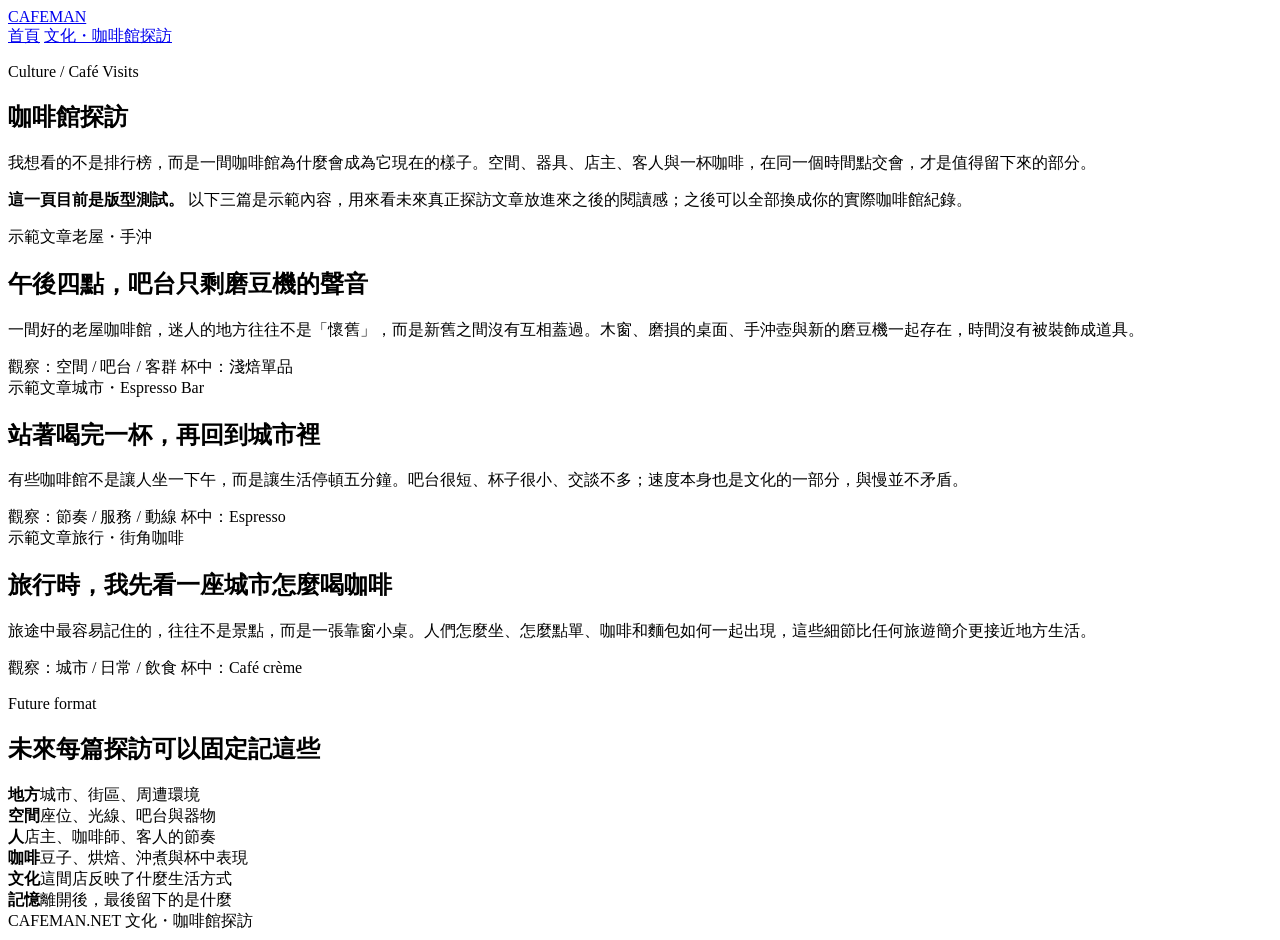
==== culture/index.html @ 59c50e4b "Add cafe culture visit prototype" ====
<!doctype html>
<html lang="zh-Hant">
<head>
  <meta charset="utf-8" />
  <meta name="viewport" content="width=device-width, initial-scale=1" />
  <meta name="description" content="CAFEMAN 咖啡館探訪：從空間、吧台、杯中風味與地方文化記錄咖啡館。" />
  <title>文化・咖啡館探訪｜CAFEMAN</title>
  <link rel="stylesheet" href="../styles.css" />
</head>
<body>
  <header class="site-header">
    <a class="brand" href="../index.html">CAFEMAN</a>
    <nav>
      <a href="../index.html">首頁</a>
      <a href="index.html" aria-current="page">文化・咖啡館探訪</a>
    </nav>
  </header>

  <main>
    <section class="page-intro">
      <p class="eyebrow">Culture / Café Visits</p>
      <h1>咖啡館探訪</h1>
      <p class="lede">我想看的不是排行榜，而是一間咖啡館為什麼會成為它現在的樣子。空間、器具、店主、客人與一杯咖啡，在同一個時間點交會，才是值得留下來的部分。</p>
    </section>

    <section class="journal-note">
      <p><strong>這一頁目前是版型測試。</strong> 以下三篇是示範內容，用來看未來真正探訪文章放進來之後的閱讀感；之後可以全部換成你的實際咖啡館紀錄。</p>
    </section>

    <section class="visit-list">
      <article class="visit-card">
        <div class="visit-meta">
          <span>示範文章</span><span>老屋・手沖</span>
        </div>
        <h2>午後四點，吧台只剩磨豆機的聲音</h2>
        <p>一間好的老屋咖啡館，迷人的地方往往不是「懷舊」，而是新舊之間沒有互相蓋過。木窗、磨損的桌面、手沖壺與新的磨豆機一起存在，時間沒有被裝飾成道具。</p>
        <div class="visit-details">
          <span>觀察：空間 / 吧台 / 客群</span>
          <span>杯中：淺焙單品</span>
        </div>
      </article>

      <article class="visit-card">
        <div class="visit-meta">
          <span>示範文章</span><span>城市・Espresso Bar</span>
        </div>
        <h2>站著喝完一杯，再回到城市裡</h2>
        <p>有些咖啡館不是讓人坐一下午，而是讓生活停頓五分鐘。吧台很短、杯子很小、交談不多；速度本身也是文化的一部分，與慢並不矛盾。</p>
        <div class="visit-details">
          <span>觀察：節奏 / 服務 / 動線</span>
          <span>杯中：Espresso</span>
        </div>
      </article>

      <article class="visit-card">
        <div class="visit-meta">
          <span>示範文章</span><span>旅行・街角咖啡</span>
        </div>
        <h2>旅行時，我先看一座城市怎麼喝咖啡</h2>
        <p>旅途中最容易記住的，往往不是景點，而是一張靠窗小桌。人們怎麼坐、怎麼點單、咖啡和麵包如何一起出現，這些細節比任何旅遊簡介更接近地方生活。</p>
        <div class="visit-details">
          <span>觀察：城市 / 日常 / 飲食</span>
          <span>杯中：Café crème</span>
        </div>
      </article>
    </section>

    <section class="article-template">
      <p class="eyebrow">Future format</p>
      <h2>未來每篇探訪可以固定記這些</h2>
      <div class="template-grid">
        <div><strong>地方</strong><span>城市、街區、周遭環境</span></div>
        <div><strong>空間</strong><span>座位、光線、吧台與器物</span></div>
        <div><strong>人</strong><span>店主、咖啡師、客人的節奏</span></div>
        <div><strong>咖啡</strong><span>豆子、烘焙、沖煮與杯中表現</span></div>
        <div><strong>文化</strong><span>這間店反映了什麼生活方式</span></div>
        <div><strong>記憶</strong><span>離開後，最後留下的是什麼</span></div>
      </div>
    </section>
  </main>

  <footer>
    <span>CAFEMAN.NET</span>
    <span>文化・咖啡館探訪</span>
  </footer>
</body>
</html>
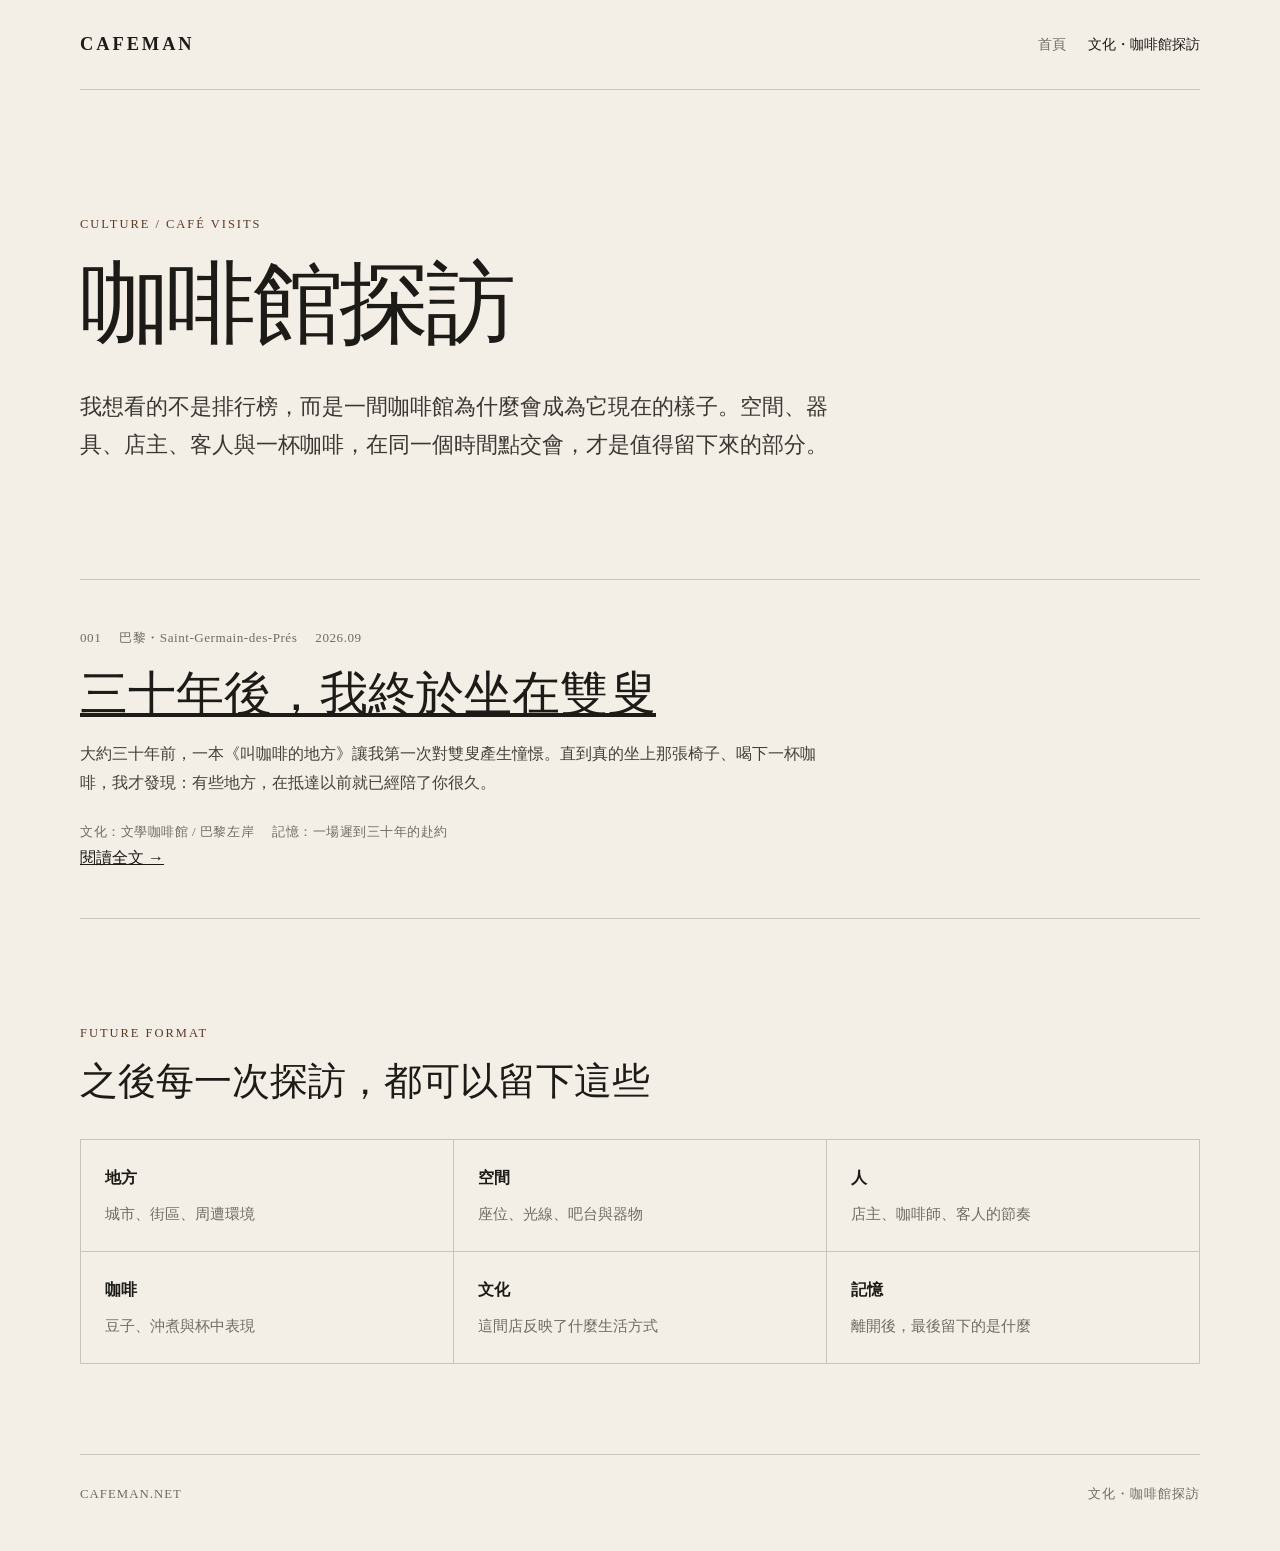
==== commit d272ffe0: "Feature Les Deux Magots as first cafe visit" ====
--- a/culture/index.html
+++ b/culture/index.html
@@ -1,87 +1,9 @@
 <!doctype html>
-<html lang="zh-Hant">
-<head>
-  <meta charset="utf-8" />
-  <meta name="viewport" content="width=device-width, initial-scale=1" />
-  <meta name="description" content="CAFEMAN 咖啡館探訪：從空間、吧台、杯中風味與地方文化記錄咖啡館。" />
-  <title>文化・咖啡館探訪｜CAFEMAN</title>
-  <link rel="stylesheet" href="../styles.css" />
-</head>
-<body>
-  <header class="site-header">
-    <a class="brand" href="../index.html">CAFEMAN</a>
-    <nav>
-      <a href="../index.html">首頁</a>
-      <a href="index.html" aria-current="page">文化・咖啡館探訪</a>
-    </nav>
-  </header>
-
-  <main>
-    <section class="page-intro">
-      <p class="eyebrow">Culture / Café Visits</p>
-      <h1>咖啡館探訪</h1>
-      <p class="lede">我想看的不是排行榜，而是一間咖啡館為什麼會成為它現在的樣子。空間、器具、店主、客人與一杯咖啡，在同一個時間點交會，才是值得留下來的部分。</p>
-    </section>
-
-    <section class="journal-note">
-      <p><strong>這一頁目前是版型測試。</strong> 以下三篇是示範內容，用來看未來真正探訪文章放進來之後的閱讀感；之後可以全部換成你的實際咖啡館紀錄。</p>
-    </section>
-
-    <section class="visit-list">
-      <article class="visit-card">
-        <div class="visit-meta">
-          <span>示範文章</span><span>老屋・手沖</span>
-        </div>
-        <h2>午後四點，吧台只剩磨豆機的聲音</h2>
-        <p>一間好的老屋咖啡館，迷人的地方往往不是「懷舊」，而是新舊之間沒有互相蓋過。木窗、磨損的桌面、手沖壺與新的磨豆機一起存在，時間沒有被裝飾成道具。</p>
-        <div class="visit-details">
-          <span>觀察：空間 / 吧台 / 客群</span>
-          <span>杯中：淺焙單品</span>
-        </div>
-      </article>
-
-      <article class="visit-card">
-        <div class="visit-meta">
-          <span>示範文章</span><span>城市・Espresso Bar</span>
-        </div>
-        <h2>站著喝完一杯，再回到城市裡</h2>
-        <p>有些咖啡館不是讓人坐一下午，而是讓生活停頓五分鐘。吧台很短、杯子很小、交談不多；速度本身也是文化的一部分，與慢並不矛盾。</p>
-        <div class="visit-details">
-          <span>觀察：節奏 / 服務 / 動線</span>
-          <span>杯中：Espresso</span>
-        </div>
-      </article>
-
-      <article class="visit-card">
-        <div class="visit-meta">
-          <span>示範文章</span><span>旅行・街角咖啡</span>
-        </div>
-        <h2>旅行時，我先看一座城市怎麼喝咖啡</h2>
-        <p>旅途中最容易記住的，往往不是景點，而是一張靠窗小桌。人們怎麼坐、怎麼點單、咖啡和麵包如何一起出現，這些細節比任何旅遊簡介更接近地方生活。</p>
-        <div class="visit-details">
-          <span>觀察：城市 / 日常 / 飲食</span>
-          <span>杯中：Café crème</span>
-        </div>
-      </article>
-    </section>
-
-    <section class="article-template">
-      <p class="eyebrow">Future format</p>
-      <h2>未來每篇探訪可以固定記這些</h2>
-      <div class="template-grid">
-        <div><strong>地方</strong><span>城市、街區、周遭環境</span></div>
-        <div><strong>空間</strong><span>座位、光線、吧台與器物</span></div>
-        <div><strong>人</strong><span>店主、咖啡師、客人的節奏</span></div>
-        <div><strong>咖啡</strong><span>豆子、烘焙、沖煮與杯中表現</span></div>
-        <div><strong>文化</strong><span>這間店反映了什麼生活方式</span></div>
-        <div><strong>記憶</strong><span>離開後，最後留下的是什麼</span></div>
-      </div>
-    </section>
-  </main>
-
-  <footer>
-    <span>CAFEMAN.NET</span>
-    <span>文化・咖啡館探訪</span>
-  </footer>
-</body>
-</html>+<html lang="zh-Hant"><head><meta charset="utf-8"><meta name="viewport" content="width=device-width,initial-scale=1"><meta name="description" content="CAFEMAN 咖啡館探訪：從空間、吧台、杯中風味與地方文化記錄咖啡館。"><title>文化・咖啡館探訪｜CAFEMAN</title><link rel="stylesheet" href="../styles.css"></head>
+<body><header class="site-header"><a class="brand" href="../index.html">CAFEMAN</a><nav><a href="../index.html">首頁</a><a href="index.html" aria-current="page">文化・咖啡館探訪</a></nav></header>
+<main><section class="page-intro"><p class="eyebrow">Culture / Café Visits</p><h1>咖啡館探訪</h1><p class="lede">我想看的不是排行榜，而是一間咖啡館為什麼會成為它現在的樣子。空間、器具、店主、客人與一杯咖啡，在同一個時間點交會，才是值得留下來的部分。</p></section>
+<section class="visit-list">
+<article class="visit-card featured-visit"><div class="visit-meta"><span>001</span><span>巴黎・Saint-Germain-des-Prés</span><span>2026.09</span></div><h2><a href="les-deux-magots/index.html">三十年後，我終於坐在雙叟</a></h2><p>大約三十年前，一本《叫咖啡的地方》讓我第一次對雙叟產生憧憬。直到真的坐上那張椅子、喝下一杯咖啡，我才發現：有些地方，在抵達以前就已經陪了你很久。</p><div class="visit-details"><span>文化：文學咖啡館 / 巴黎左岸</span><span>記憶：一場遲到三十年的赴約</span></div><a class="read-more" href="les-deux-magots/index.html">閱讀全文 →</a></article>
+</section>
+<section class="article-template"><p class="eyebrow">Future format</p><h2>之後每一次探訪，都可以留下這些</h2><div class="template-grid"><div><strong>地方</strong><span>城市、街區、周遭環境</span></div><div><strong>空間</strong><span>座位、光線、吧台與器物</span></div><div><strong>人</strong><span>店主、咖啡師、客人的節奏</span></div><div><strong>咖啡</strong><span>豆子、沖煮與杯中表現</span></div><div><strong>文化</strong><span>這間店反映了什麼生活方式</span></div><div><strong>記憶</strong><span>離開後，最後留下的是什麼</span></div></div></section>
+</main><footer><span>CAFEMAN.NET</span><span>文化・咖啡館探訪</span></footer></body></html>
--- a/styles.css
+++ b/styles.css
@@ -0,0 +1,166 @@
+:root{
+  --paper:#f3efe7;
+  --ink:#1d1b18;
+  --soft:#716b62;
+  --line:#cbc3b6;
+  --accent:#5b3827;
+  --card:#f8f5ef;
+  --max:1120px;
+}
+*{box-sizing:border-box}
+html{scroll-behavior:smooth}
+body{
+  margin:0;
+  background:var(--paper);
+  color:var(--ink);
+  font-family:"Noto Serif TC","PingFang TC","Microsoft JhengHei",serif;
+  line-height:1.8;
+}
+a{color:inherit}
+.site-header{
+  width:min(calc(100% - 40px),var(--max));
+  margin:0 auto;
+  padding:28px 0;
+  display:flex;
+  justify-content:space-between;
+  align-items:center;
+  border-bottom:1px solid var(--line);
+}
+.brand{
+  font-family:Georgia,"Times New Roman",serif;
+  font-weight:700;
+  letter-spacing:.16em;
+  text-decoration:none;
+  font-size:1.15rem;
+}
+nav{display:flex;gap:22px;flex-wrap:wrap}
+nav a{
+  color:var(--soft);
+  text-decoration:none;
+  font-size:.9rem;
+}
+nav a:hover,nav a[aria-current="page"]{color:var(--ink)}
+main{
+  width:min(calc(100% - 40px),var(--max));
+  margin:0 auto;
+}
+.hero,.page-intro{
+  padding:110px 0 92px;
+  max-width:880px;
+}
+.eyebrow,.kicker{
+  font-family:Georgia,"Times New Roman",serif;
+  text-transform:uppercase;
+  letter-spacing:.16em;
+  font-size:.78rem;
+  color:var(--accent);
+}
+h1,h2,h3{font-weight:500;line-height:1.25;margin-top:0}
+h1{font-size:clamp(3rem,8vw,6.8rem);letter-spacing:-.04em;margin-bottom:28px}
+.page-intro h1{font-size:clamp(2.8rem,7vw,5.6rem)}
+.lede{
+  max-width:760px;
+  font-size:clamp(1.05rem,2vw,1.35rem);
+  color:#3b3732;
+}
+.hero-actions{margin-top:38px}
+.button{
+  display:inline-block;
+  padding:12px 20px;
+  border:1px solid var(--ink);
+  text-decoration:none;
+  transition:.2s ease;
+}
+.button:hover{background:var(--ink);color:var(--paper)}
+.manifesto{
+  border-top:1px solid var(--line);
+  border-bottom:1px solid var(--line);
+  padding:54px 0;
+  display:grid;
+  grid-template-columns:1fr 1.4fr;
+  gap:60px;
+  align-items:start;
+}
+.section-no{font-family:Georgia,serif;color:var(--soft);font-size:.78rem}
+.manifesto h2{font-size:2rem;margin:.5rem 0 0}
+.manifesto p{margin:0;color:#49443e}
+.feature-grid{
+  display:grid;
+  grid-template-columns:repeat(3,1fr);
+  gap:18px;
+  padding:64px 0 100px;
+}
+.feature{
+  background:var(--card);
+  border:1px solid var(--line);
+  padding:30px;
+  min-height:260px;
+}
+.feature h3{font-size:1.6rem}
+.feature p{color:var(--soft)}
+.feature a{text-decoration:none;border-bottom:1px solid currentColor}
+.feature.muted{opacity:.68}
+.journal-note{
+  border-left:3px solid var(--accent);
+  padding:4px 0 4px 22px;
+  max-width:860px;
+  margin-bottom:54px;
+  color:#49443e;
+}
+.visit-list{border-top:1px solid var(--line)}
+.visit-card{
+  padding:46px 0;
+  border-bottom:1px solid var(--line);
+}
+.visit-meta,.visit-details{
+  display:flex;
+  gap:18px;
+  flex-wrap:wrap;
+  color:var(--soft);
+  font-size:.82rem;
+  letter-spacing:.04em;
+}
+.visit-card h2{
+  max-width:850px;
+  font-size:clamp(1.8rem,4vw,3rem);
+  margin:15px 0 14px;
+}
+.visit-card>p{max-width:760px;color:#45403a}
+.visit-details{margin-top:22px}
+.article-template{padding:90px 0}
+.article-template h2{font-size:2.4rem;max-width:700px}
+.template-grid{
+  margin-top:34px;
+  display:grid;
+  grid-template-columns:repeat(3,1fr);
+  gap:1px;
+  background:var(--line);
+  border:1px solid var(--line);
+}
+.template-grid>div{
+  background:var(--paper);
+  padding:24px;
+  display:flex;
+  flex-direction:column;
+  gap:8px;
+}
+.template-grid span{color:var(--soft);font-size:.92rem}
+footer{
+  width:min(calc(100% - 40px),var(--max));
+  margin:0 auto;
+  border-top:1px solid var(--line);
+  padding:28px 0 45px;
+  display:flex;
+  justify-content:space-between;
+  color:var(--soft);
+  font-size:.8rem;
+  letter-spacing:.08em;
+}
+@media(max-width:760px){
+  .site-header{align-items:flex-start;gap:18px;flex-direction:column}
+  nav{gap:14px}
+  .hero,.page-intro{padding:72px 0 58px}
+  .manifesto{grid-template-columns:1fr;gap:22px}
+  .feature-grid,.template-grid{grid-template-columns:1fr}
+  footer{gap:10px;flex-direction:column}
+}
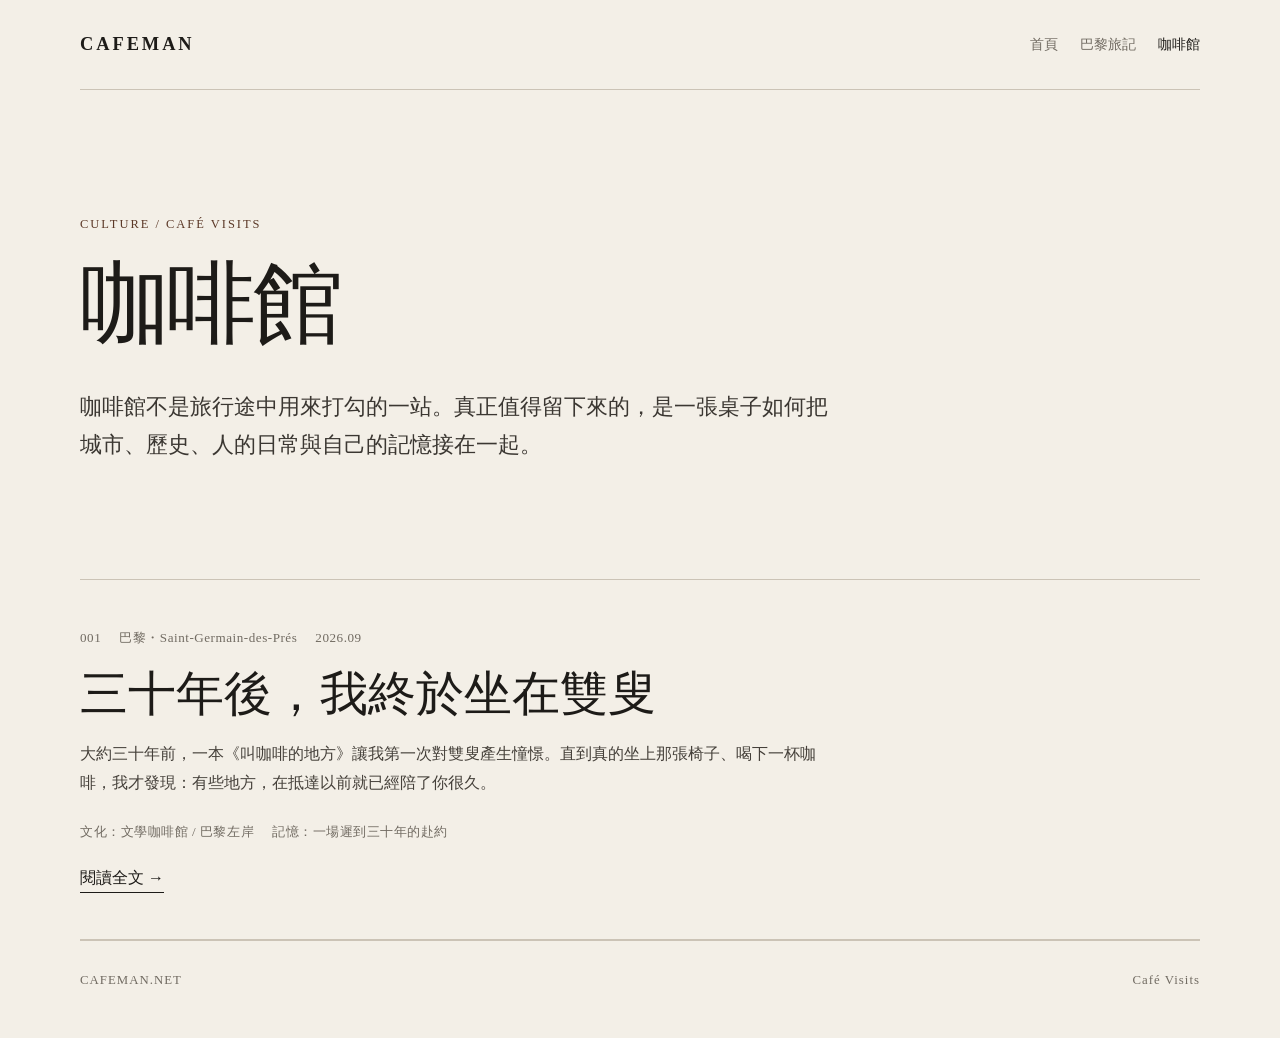
==== commit 17ba4bef: "Align cafe archive with Paris travel journal" ====
--- a/culture/index.html
+++ b/culture/index.html
@@ -1,9 +1,23 @@
 <!doctype html>
-<html lang="zh-Hant"><head><meta charset="utf-8"><meta name="viewport" content="width=device-width,initial-scale=1"><meta name="description" content="CAFEMAN 咖啡館探訪：從空間、吧台、杯中風味與地方文化記錄咖啡館。"><title>文化・咖啡館探訪｜CAFEMAN</title><link rel="stylesheet" href="../styles.css"></head>
-<body><header class="site-header"><a class="brand" href="../index.html">CAFEMAN</a><nav><a href="../index.html">首頁</a><a href="index.html" aria-current="page">文化・咖啡館探訪</a></nav></header>
-<main><section class="page-intro"><p class="eyebrow">Culture / Café Visits</p><h1>咖啡館探訪</h1><p class="lede">我想看的不是排行榜，而是一間咖啡館為什麼會成為它現在的樣子。空間、器具、店主、客人與一杯咖啡，在同一個時間點交會，才是值得留下來的部分。</p></section>
+<html lang="zh-Hant">
+<head><meta charset="utf-8"><meta name="viewport" content="width=device-width,initial-scale=1">
+<meta name="description" content="CAFEMAN 咖啡館探訪：從旅行與城市文化出發，記錄真正留下來的咖啡館。">
+<title>咖啡館｜CAFEMAN</title><link rel="stylesheet" href="../styles.css"></head>
+<body>
+<header class="site-header"><a class="brand" href="../index.html">CAFEMAN</a>
+<nav><a href="../index.html">首頁</a><a href="../paris/index.html">巴黎旅記</a><a href="index.html" aria-current="page">咖啡館</a></nav></header>
+<main>
+<section class="page-intro"><p class="eyebrow">Culture / Café Visits</p><h1>咖啡館</h1>
+<p class="lede">咖啡館不是旅行途中用來打勾的一站。真正值得留下來的，是一張桌子如何把城市、歷史、人的日常與自己的記憶接在一起。</p></section>
 <section class="visit-list">
-<article class="visit-card featured-visit"><div class="visit-meta"><span>001</span><span>巴黎・Saint-Germain-des-Prés</span><span>2026.09</span></div><h2><a href="les-deux-magots/index.html">三十年後，我終於坐在雙叟</a></h2><p>大約三十年前，一本《叫咖啡的地方》讓我第一次對雙叟產生憧憬。直到真的坐上那張椅子、喝下一杯咖啡，我才發現：有些地方，在抵達以前就已經陪了你很久。</p><div class="visit-details"><span>文化：文學咖啡館 / 巴黎左岸</span><span>記憶：一場遲到三十年的赴約</span></div><a class="read-more" href="les-deux-magots/index.html">閱讀全文 →</a></article>
+<article class="visit-card featured-visit">
+<div class="visit-meta"><span>001</span><span>巴黎・Saint-Germain-des-Prés</span><span>2026.09</span></div>
+<h2><a href="les-deux-magots/index.html">三十年後，我終於坐在雙叟</a></h2>
+<p>大約三十年前，一本《叫咖啡的地方》讓我第一次對雙叟產生憧憬。直到真的坐上那張椅子、喝下一杯咖啡，我才發現：有些地方，在抵達以前就已經陪了你很久。</p>
+<div class="visit-details"><span>文化：文學咖啡館 / 巴黎左岸</span><span>記憶：一場遲到三十年的赴約</span></div>
+<a class="read-more" href="les-deux-magots/index.html">閱讀全文 →</a>
+</article>
 </section>
-<section class="article-template"><p class="eyebrow">Future format</p><h2>之後每一次探訪，都可以留下這些</h2><div class="template-grid"><div><strong>地方</strong><span>城市、街區、周遭環境</span></div><div><strong>空間</strong><span>座位、光線、吧台與器物</span></div><div><strong>人</strong><span>店主、咖啡師、客人的節奏</span></div><div><strong>咖啡</strong><span>豆子、沖煮與杯中表現</span></div><div><strong>文化</strong><span>這間店反映了什麼生活方式</span></div><div><strong>記憶</strong><span>離開後，最後留下的是什麼</span></div></div></section>
-</main><footer><span>CAFEMAN.NET</span><span>文化・咖啡館探訪</span></footer></body></html>+</main>
+<footer><span>CAFEMAN.NET</span><span>Café Visits</span></footer>
+</body></html>
--- a/styles.css
+++ b/styles.css
@@ -163,4 +163,37 @@
   .manifesto{grid-template-columns:1fr;gap:22px}
   .feature-grid,.template-grid{grid-template-columns:1fr}
   footer{gap:10px;flex-direction:column}
-}+}
+/* Longform café stories */
+.featured-visit h2 a{text-decoration:none}
+.read-more{display:inline-block;margin-top:20px;text-decoration:none;border-bottom:1px solid currentColor}
+.article-main{max-width:var(--max)}
+.longform{padding-bottom:80px}
+.article-hero{padding:90px 0 54px;max-width:900px}
+.article-hero h1{font-size:clamp(3rem,8vw,6rem);margin:8px 0 26px}
+.article-deck{font-size:clamp(1.1rem,2.4vw,1.5rem);max-width:780px;color:#3d3832}
+.article-meta{display:flex;gap:18px;flex-wrap:wrap;color:var(--soft);font-size:.82rem;margin-top:28px}
+.article-photo{margin:42px 0}
+.article-photo img{width:100%;display:block;border:1px solid var(--line);background:#ddd8cf}
+.hero-photo{max-width:820px}
+.coffee-photo{max-width:620px;margin-left:auto;margin-right:auto}
+.article-photo figcaption{font-size:.82rem;color:var(--soft);margin-top:10px}
+.article-body{max-width:760px;margin:0 auto;padding:40px 0}
+.article-body p{font-size:1.08rem;margin:0 0 1.6em}
+.article-body .dropcap:first-letter{float:left;font-size:4.5rem;line-height:.78;padding:.12em .12em 0 0;font-family:Georgia,serif;color:var(--accent)}
+.article-body h2{font-size:clamp(2rem,4vw,3rem);margin:2.3em 0 .7em}
+.article-body blockquote{margin:56px 0;padding:24px 0;border-top:1px solid var(--line);border-bottom:1px solid var(--line)}
+.article-body blockquote p{font-size:clamp(1.5rem,4vw,2.4rem);line-height:1.45;margin:0;color:var(--accent)}
+.closing{margin-top:58px!important;padding-top:34px;border-top:1px solid var(--line);font-size:1.18rem!important}
+.place-note{max-width:900px;margin:50px auto 0;padding:34px;border:1px solid var(--line);background:var(--card)}
+.place-note-grid{display:grid;grid-template-columns:repeat(2,1fr);gap:1px;background:var(--line);border:1px solid var(--line);margin-top:20px}
+.place-note-grid>div{background:var(--card);padding:18px;display:flex;flex-direction:column;gap:5px}
+.place-note-grid span,.source-note{color:var(--soft);font-size:.88rem}
+.article-nav{max-width:900px;margin:42px auto 0}
+.article-nav a{text-decoration:none;border-bottom:1px solid currentColor}
+@media(max-width:760px){
+ .article-hero{padding:64px 0 38px}
+ .article-body{padding-top:18px}
+ .place-note{padding:22px}
+ .place-note-grid{grid-template-columns:1fr}
+}
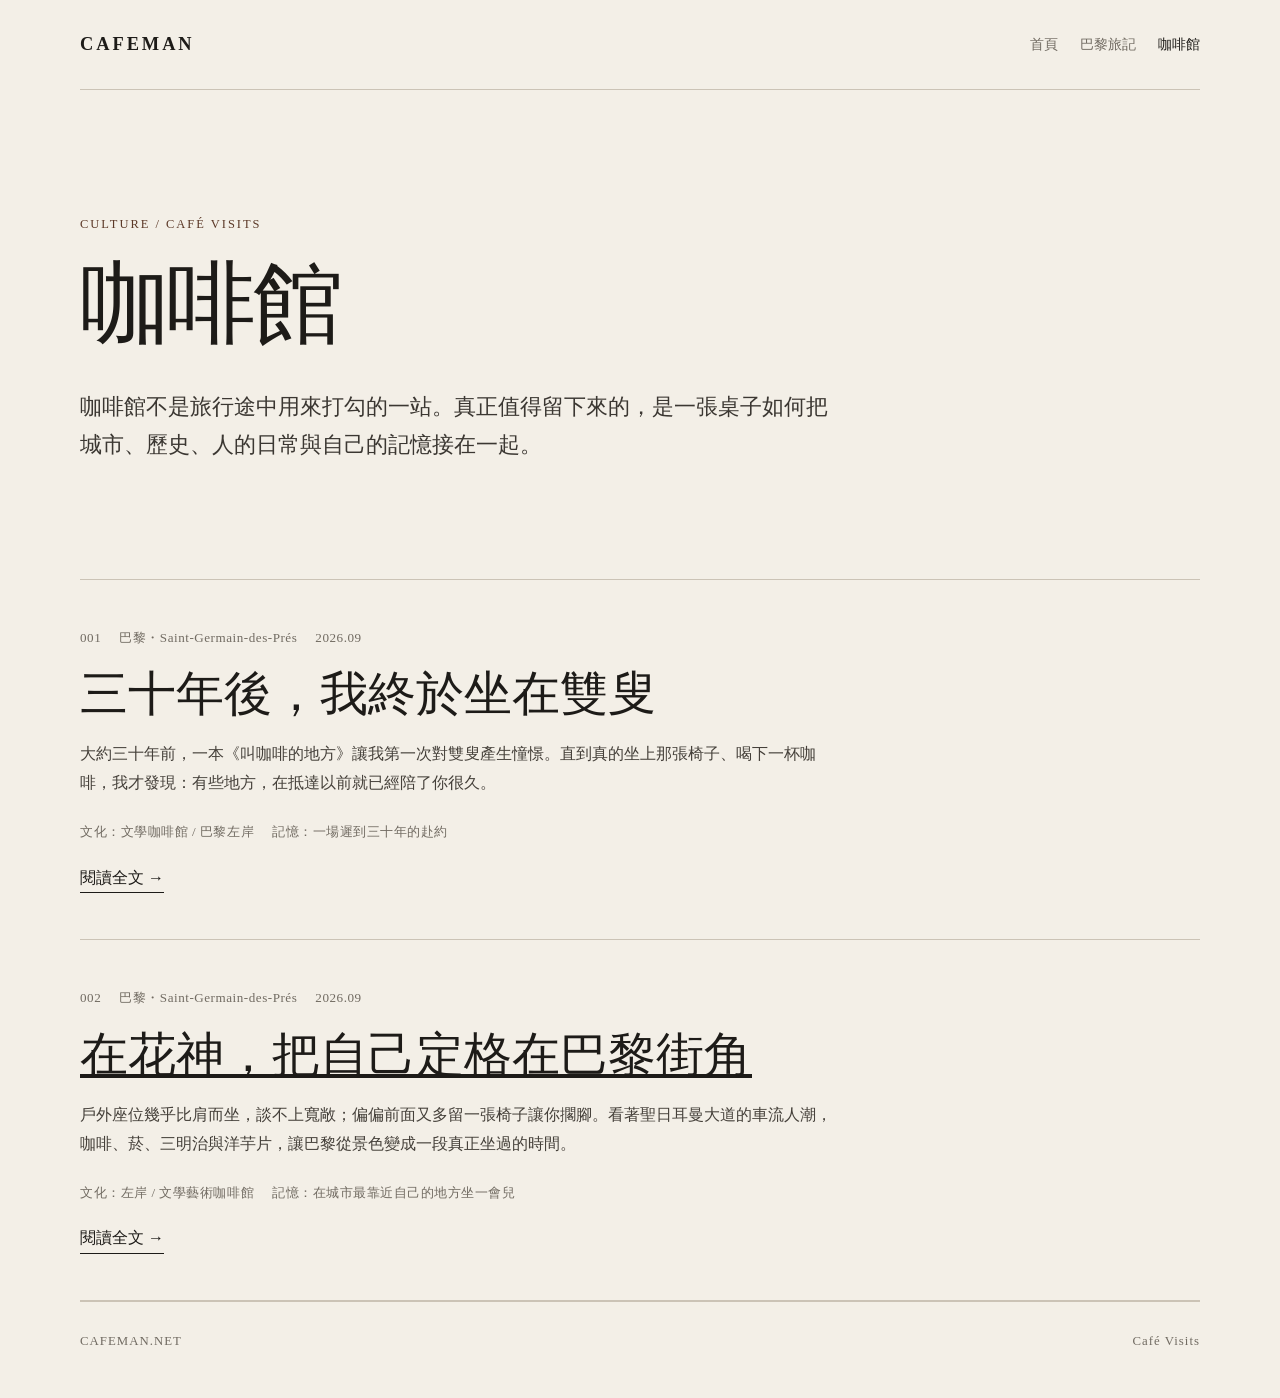
==== commit 18649b58: "Add Cafe de Flore to cafe index" ====
--- a/culture/index.html
+++ b/culture/index.html
@@ -17,6 +17,14 @@
 <div class="visit-details"><span>文化：文學咖啡館 / 巴黎左岸</span><span>記憶：一場遲到三十年的赴約</span></div>
 <a class="read-more" href="les-deux-magots/index.html">閱讀全文 →</a>
 </article>
+
+<article class="visit-card">
+<div class="visit-meta"><span>002</span><span>巴黎・Saint-Germain-des-Prés</span><span>2026.09</span></div>
+<h2><a href="cafe-de-flore/index.html">在花神，把自己定格在巴黎街角</a></h2>
+<p>戶外座位幾乎比肩而坐，談不上寬敞；偏偏前面又多留一張椅子讓你擱腳。看著聖日耳曼大道的車流人潮，咖啡、菸、三明治與洋芋片，讓巴黎從景色變成一段真正坐過的時間。</p>
+<div class="visit-details"><span>文化：左岸 / 文學藝術咖啡館</span><span>記憶：在城市最靠近自己的地方坐一會兒</span></div>
+<a class="read-more" href="cafe-de-flore/index.html">閱讀全文 →</a>
+</article>
 </section>
 </main>
 <footer><span>CAFEMAN.NET</span><span>Café Visits</span></footer>
--- a/styles.css
+++ b/styles.css
@@ -197,3 +197,81 @@
  .place-note{padding:22px}
  .place-note-grid{grid-template-columns:1fr}
 }
+
+/* Paris 2026 travel archive */
+.paris-hero{padding:118px 0 90px;max-width:960px}
+.paris-hero h1{font-size:clamp(3.6rem,10vw,8rem);line-height:.98;letter-spacing:-.055em;margin:10px 0 34px}
+.journey-grid{display:grid;grid-template-columns:1.45fr 1fr 1fr;gap:18px;padding:72px 0}
+.journey-card{display:block;min-height:330px;padding:30px;border:1px solid var(--line);background:var(--card);text-decoration:none}
+.journey-card.featured{background:var(--ink);color:var(--paper)}
+.journey-card.pending{opacity:.72}
+.journey-no,.journey-type{display:block;font-size:.76rem;letter-spacing:.12em;text-transform:uppercase}
+.journey-type{margin-top:8px;color:var(--soft)}
+.journey-card.featured .journey-type{color:#cfc6b9}
+.journey-card h3{font-size:clamp(1.7rem,3vw,2.65rem);margin:42px 0 18px}
+.journey-card p{color:var(--soft)}
+.journey-card.featured p{color:#d9d1c6}
+.journey-link{display:inline-block;margin-top:22px;border-bottom:1px solid currentColor}
+.paris-index-preview{padding:76px 0 110px;border-top:1px solid var(--line)}
+.preview-row{display:grid;grid-template-columns:220px 1fr;gap:30px;padding:22px 0;border-bottom:1px solid var(--line)}
+.preview-row span{color:var(--soft)}
+.trip-note{display:grid;grid-template-columns:180px 1fr;gap:36px;padding:34px 0 58px;border-top:1px solid var(--line)}
+.trip-year{font:700 3rem/1 Georgia,serif;color:var(--accent)}
+.trip-note p{margin:0;max-width:700px;color:#49443e}
+.paris-stops{border-top:1px solid var(--line)}
+.stop-card{padding:52px 0;border-bottom:1px solid var(--line)}
+.stop-card.waiting{opacity:.62}
+.stop-topline,.stop-tags{display:flex;gap:16px;flex-wrap:wrap;color:var(--soft);font-size:.78rem;letter-spacing:.08em}
+.stop-card h2{font-size:clamp(2rem,5vw,4rem);margin:18px 0}
+.stop-card h2 a{text-decoration:none}
+.stop-card p{max-width:760px;color:#49443e}
+.stop-tags{margin-top:22px}
+.archive-axis{padding:90px 0}
+.axis-grid{margin-top:30px;display:grid;grid-template-columns:repeat(2,1fr);gap:1px;background:var(--line);border:1px solid var(--line)}
+.axis-grid>div{background:var(--paper);padding:26px;display:flex;flex-direction:column;gap:9px}
+.axis-grid span{color:var(--soft);font-size:.92rem}
+.article-nav{display:flex;justify-content:space-between;gap:20px;flex-wrap:wrap}
+@media(max-width:760px){
+ .paris-hero{padding:76px 0 58px}
+ .journey-grid{grid-template-columns:1fr}
+ .journey-card{min-height:auto}
+ .preview-row,.trip-note{grid-template-columns:1fr;gap:8px}
+ .axis-grid{grid-template-columns:1fr}
+}
+
+/* Les Deux Magots — editorial photo essay */
+.story-hero{margin:18px 0 74px}
+.story-hero img,.story-photo img,.story-pair img{
+  width:100%;
+  display:block;
+  border:1px solid var(--line);
+  background:#ddd8cf;
+}
+.story-hero img{aspect-ratio:16/9;object-fit:cover}
+.story-hero figcaption,.story-photo figcaption,.story-pair figcaption{
+  margin-top:10px;
+  color:var(--soft);
+  font-size:.82rem;
+  line-height:1.65;
+}
+.story-photo{margin:58px -70px}
+.story-photo.centered{max-width:800px;margin:58px auto}
+.story-photo.portrait{max-width:590px;margin:58px auto}
+.story-pair{
+  display:grid;
+  grid-template-columns:1fr 1fr;
+  gap:20px;
+  margin:62px -110px;
+}
+.story-pair figure{margin:0}
+.story-pair img{height:100%;max-height:620px;object-fit:cover}
+@media(max-width:980px){
+  .story-photo,.story-pair{margin-left:0;margin-right:0}
+}
+@media(max-width:760px){
+  .story-hero{margin:8px 0 48px}
+  .story-hero img{aspect-ratio:auto}
+  .story-photo,.story-photo.centered,.story-photo.portrait{margin:42px 0;max-width:none}
+  .story-pair{grid-template-columns:1fr;gap:34px;margin:46px 0}
+  .story-pair img{height:auto;max-height:none}
+}
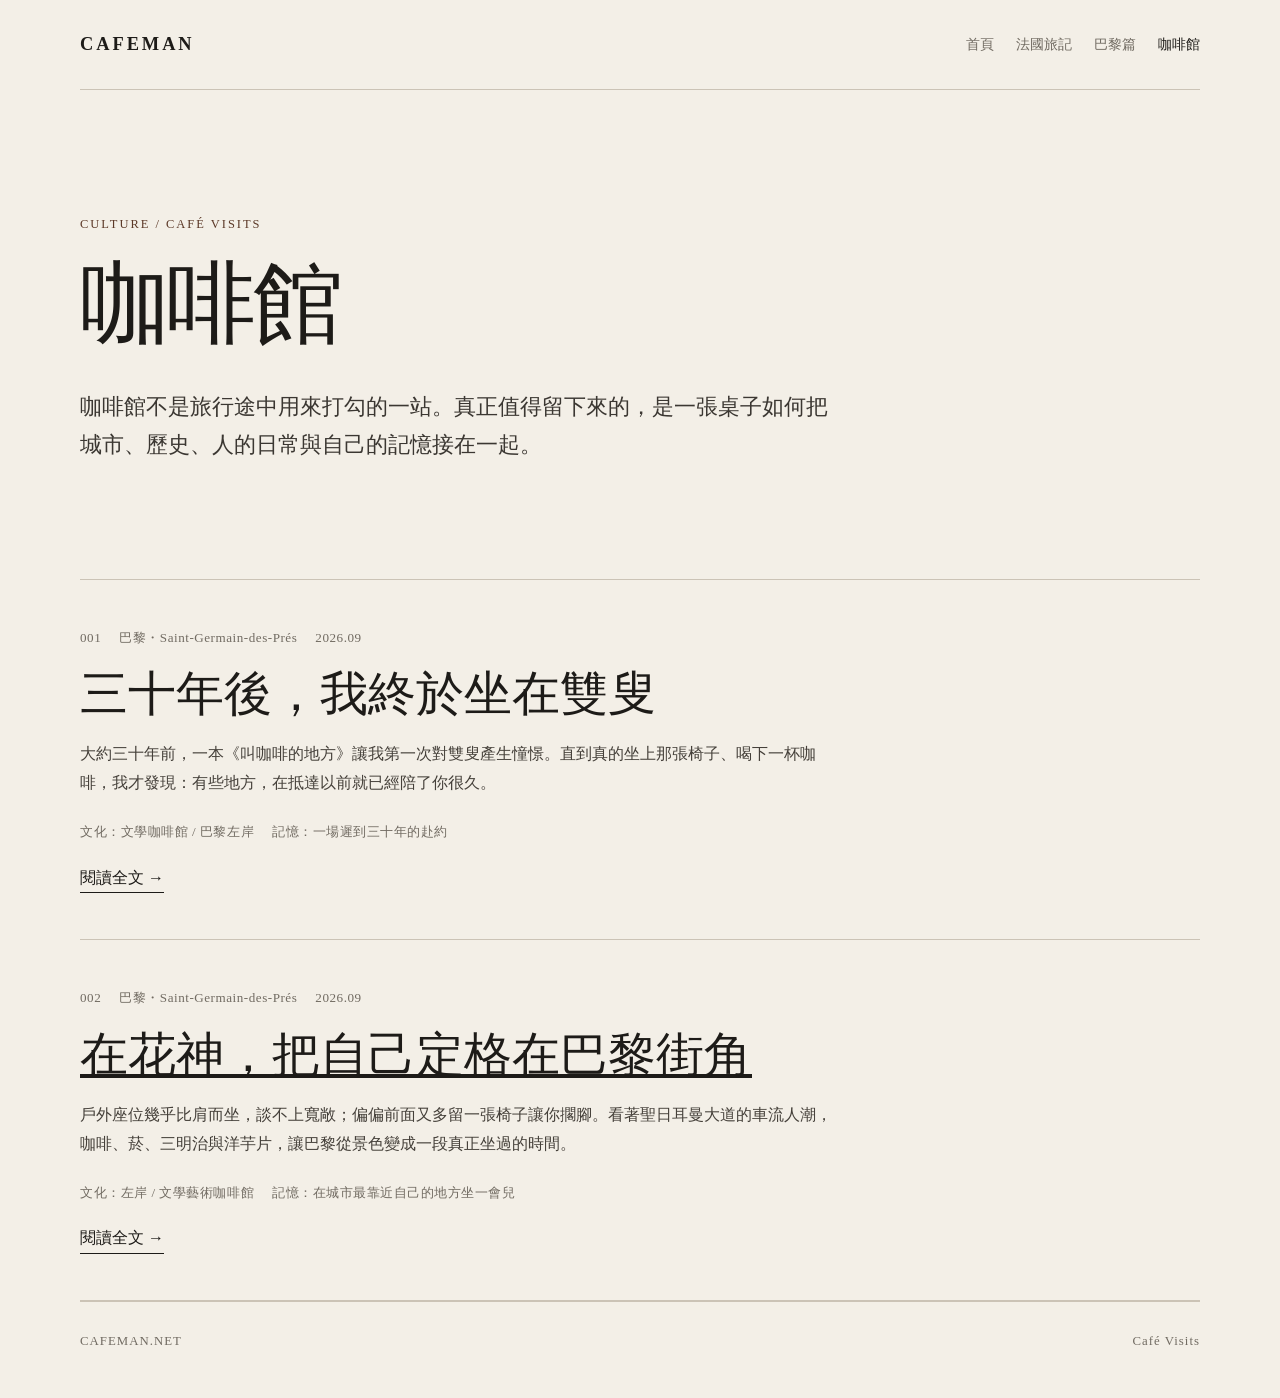
==== commit c3dcc53c: "Normalize cafe archive navigation" ====
--- a/culture/index.html
+++ b/culture/index.html
@@ -5,7 +5,7 @@
 <title>咖啡館｜CAFEMAN</title><link rel="stylesheet" href="../styles.css"></head>
 <body>
 <header class="site-header"><a class="brand" href="../index.html">CAFEMAN</a>
-<nav><a href="../index.html">首頁</a><a href="../paris/index.html">巴黎旅記</a><a href="index.html" aria-current="page">咖啡館</a></nav></header>
+<nav><a href="../index.html">首頁</a><a href="../france/index.html">法國旅記</a><a href="../paris/index.html">巴黎篇</a><a href="index.html" aria-current="page">咖啡館</a></nav></header>
 <main>
 <section class="page-intro"><p class="eyebrow">Culture / Café Visits</p><h1>咖啡館</h1>
 <p class="lede">咖啡館不是旅行途中用來打勾的一站。真正值得留下來的，是一張桌子如何把城市、歷史、人的日常與自己的記憶接在一起。</p></section>
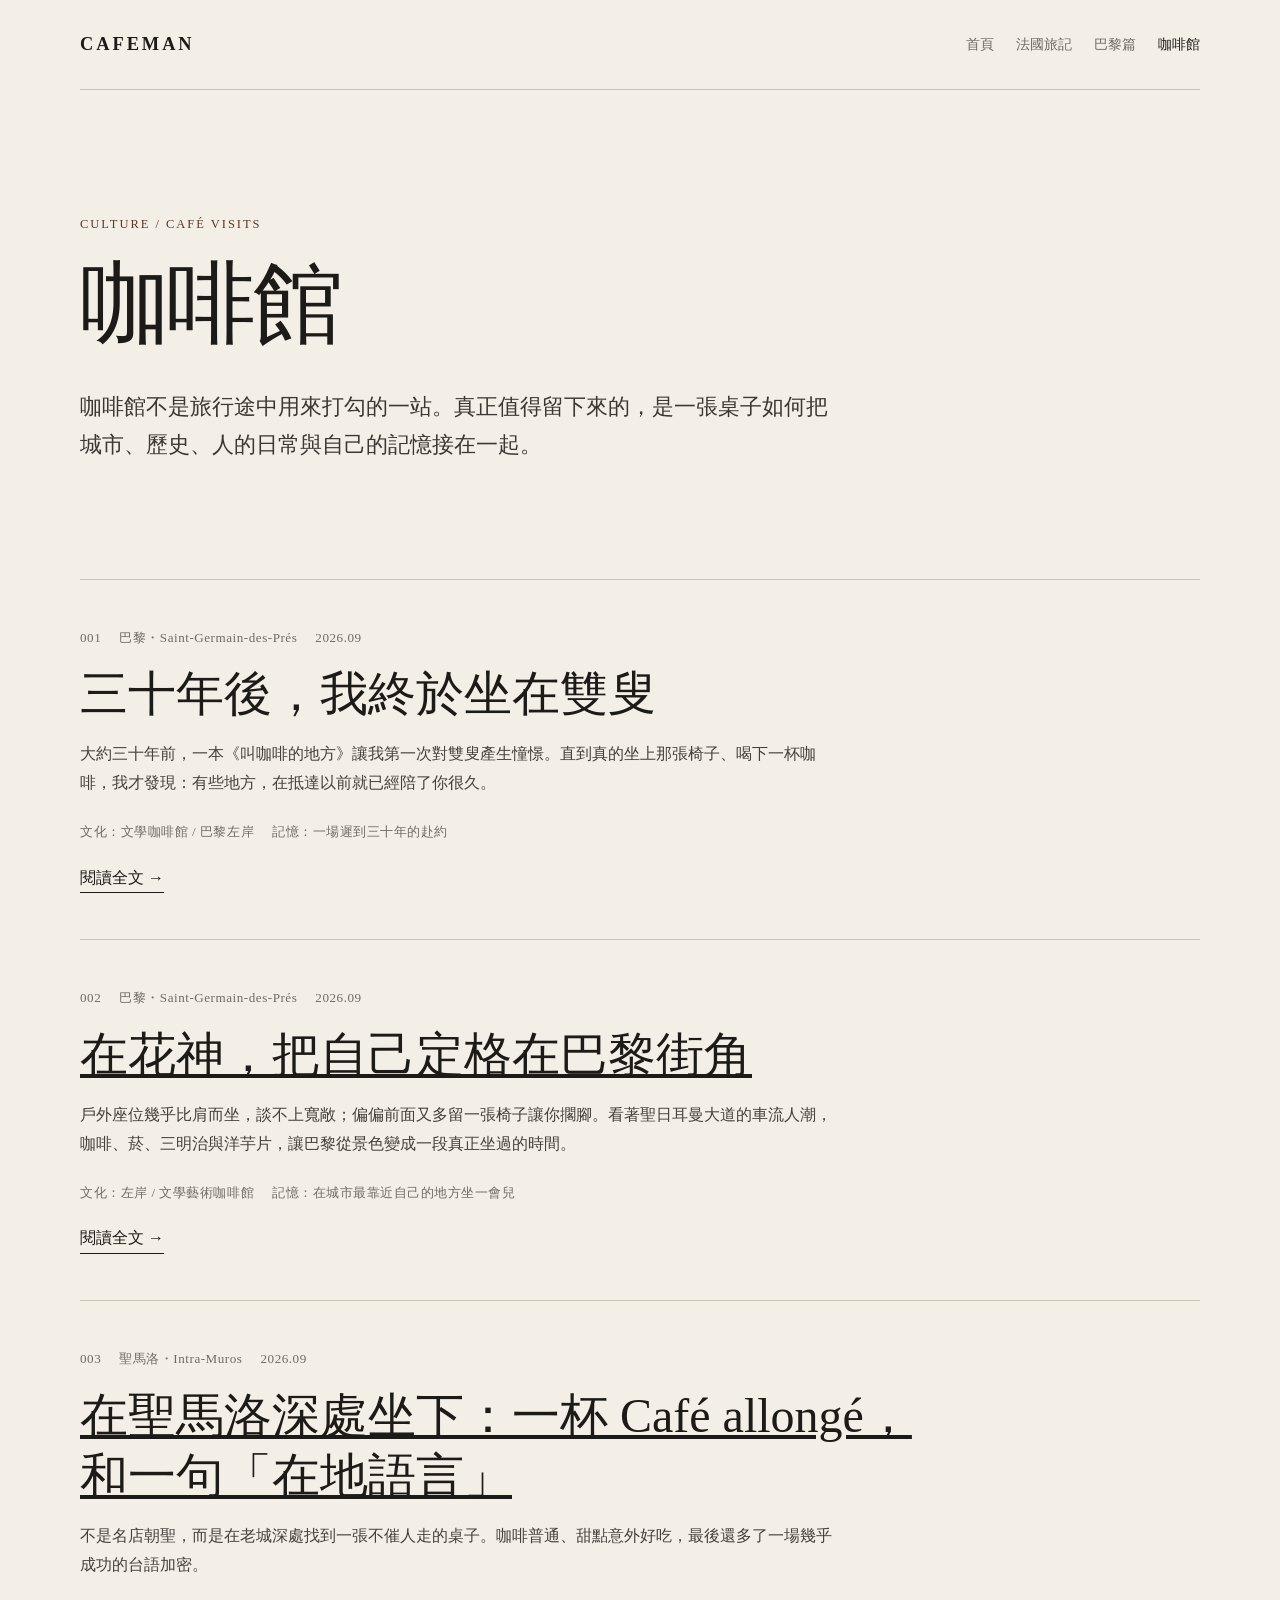
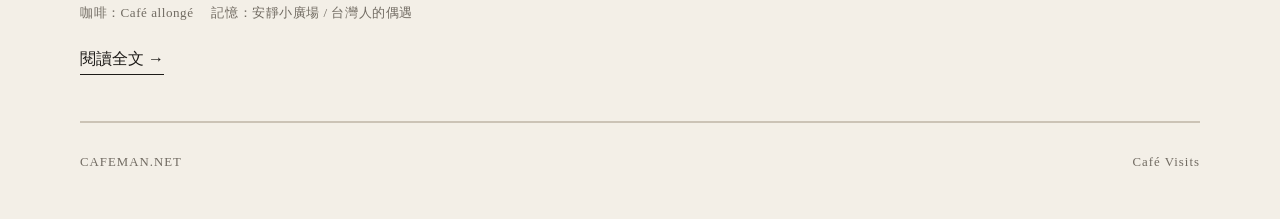
==== commit 52a1de36: "Add Saint-Malo cafe to cafe archive" ====
--- a/culture/index.html
+++ b/culture/index.html
@@ -25,6 +25,14 @@
 <div class="visit-details"><span>文化：左岸 / 文學藝術咖啡館</span><span>記憶：在城市最靠近自己的地方坐一會兒</span></div>
 <a class="read-more" href="cafe-de-flore/index.html">閱讀全文 →</a>
 </article>
+
+<article class="visit-card">
+<div class="visit-meta"><span>003</span><span>聖馬洛・Intra-Muros</span><span>2026.09</span></div>
+<h2><a href="maison-du-sarrasin-saint-malo/index.html">在聖馬洛深處坐下：一杯 Café allongé，和一句「在地語言」</a></h2>
+<p>不是名店朝聖，而是在老城深處找到一張不催人走的桌子。咖啡普通、甜點意外好吃，最後還多了一場幾乎成功的台語加密。</p>
+<div class="visit-details"><span>咖啡：Café allongé</span><span>記憶：安靜小廣場 / 台灣人的偶遇</span></div>
+<a class="read-more" href="maison-du-sarrasin-saint-malo/index.html">閱讀全文 →</a>
+</article>
 </section>
 </main>
 <footer><span>CAFEMAN.NET</span><span>Café Visits</span></footer>
